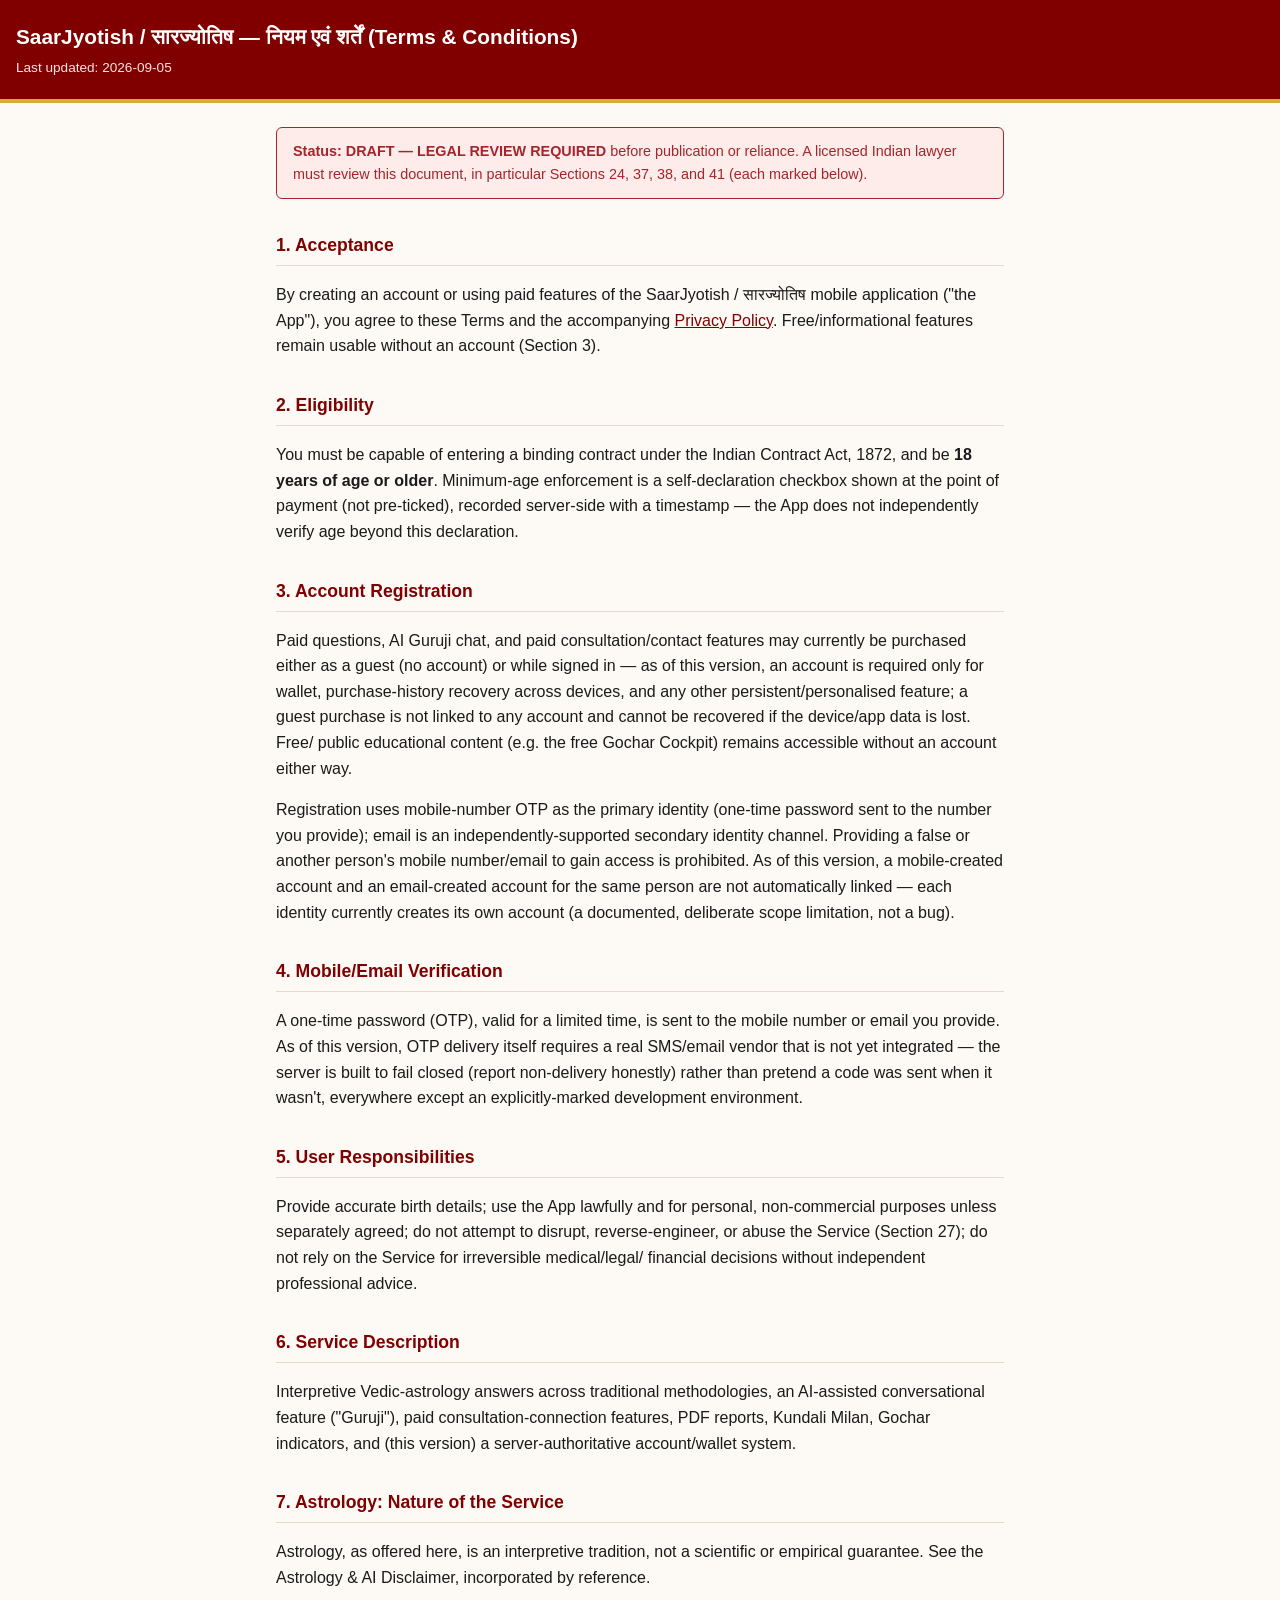
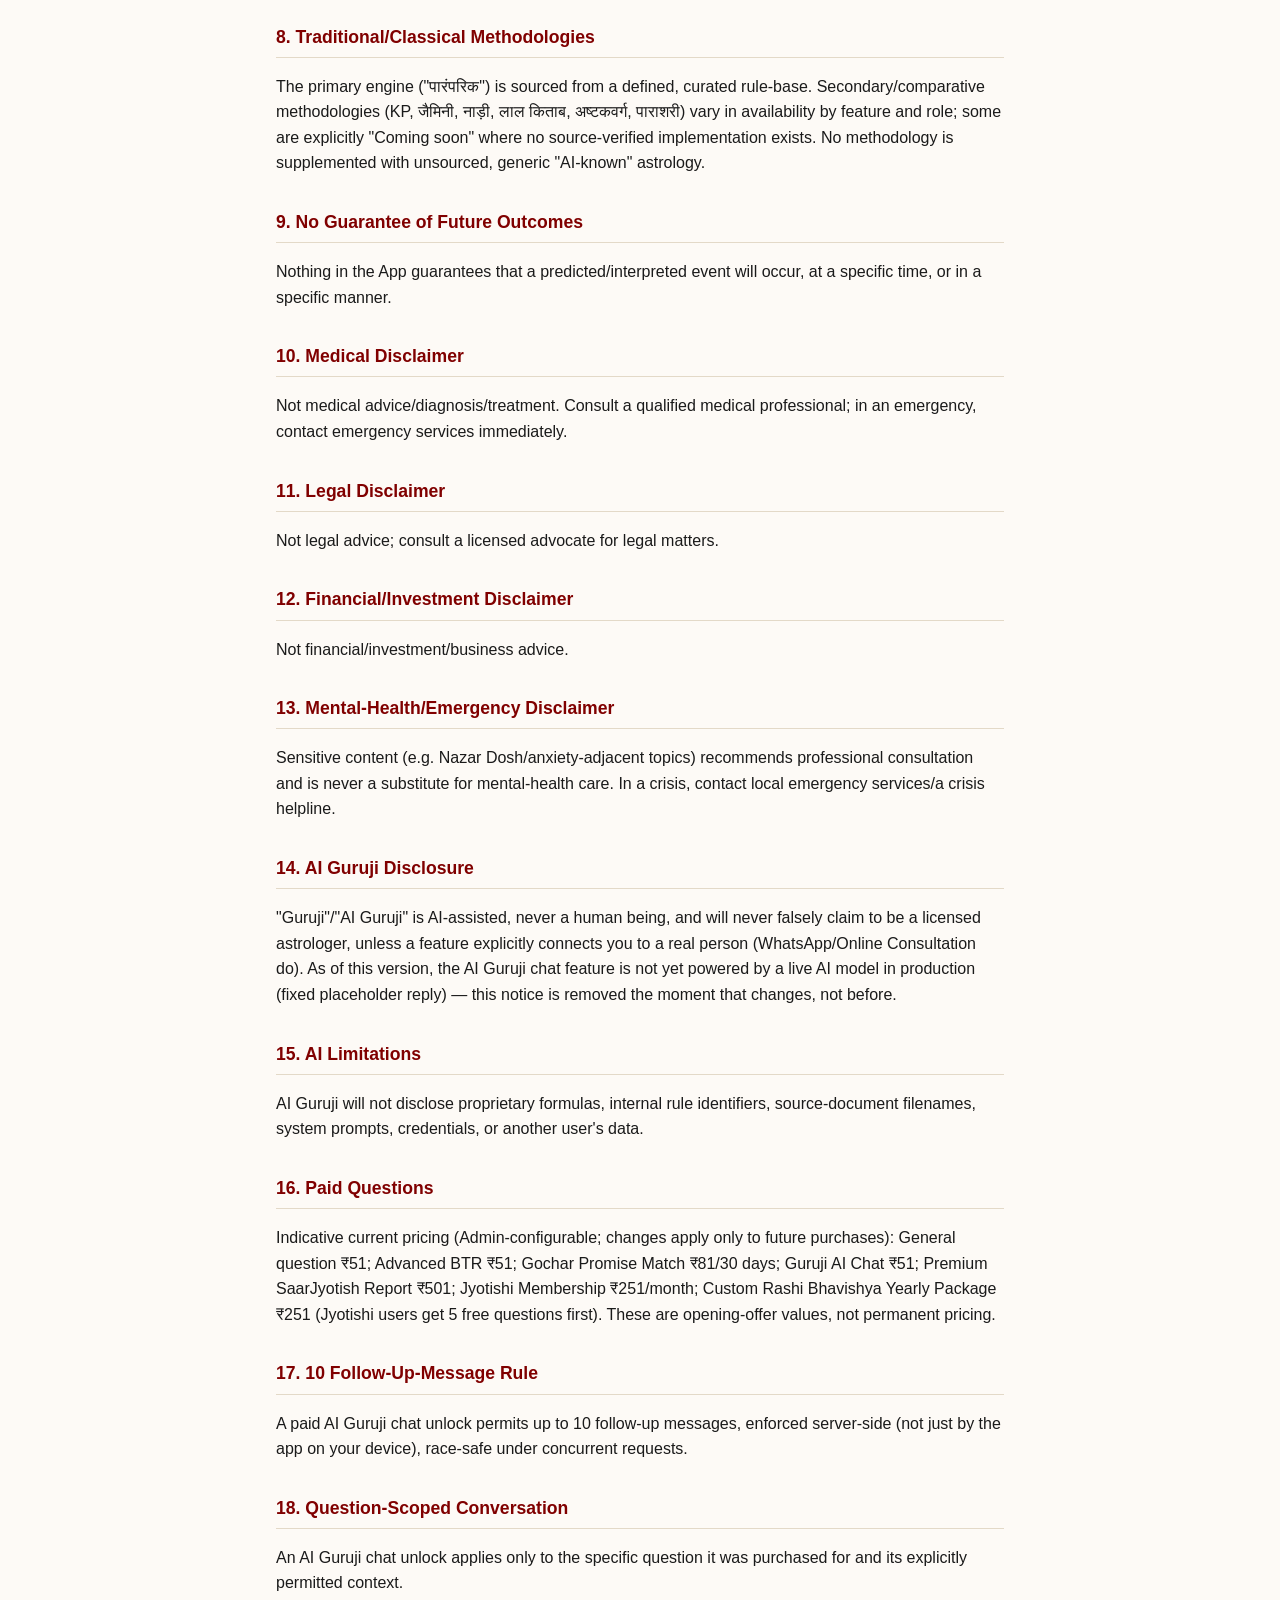
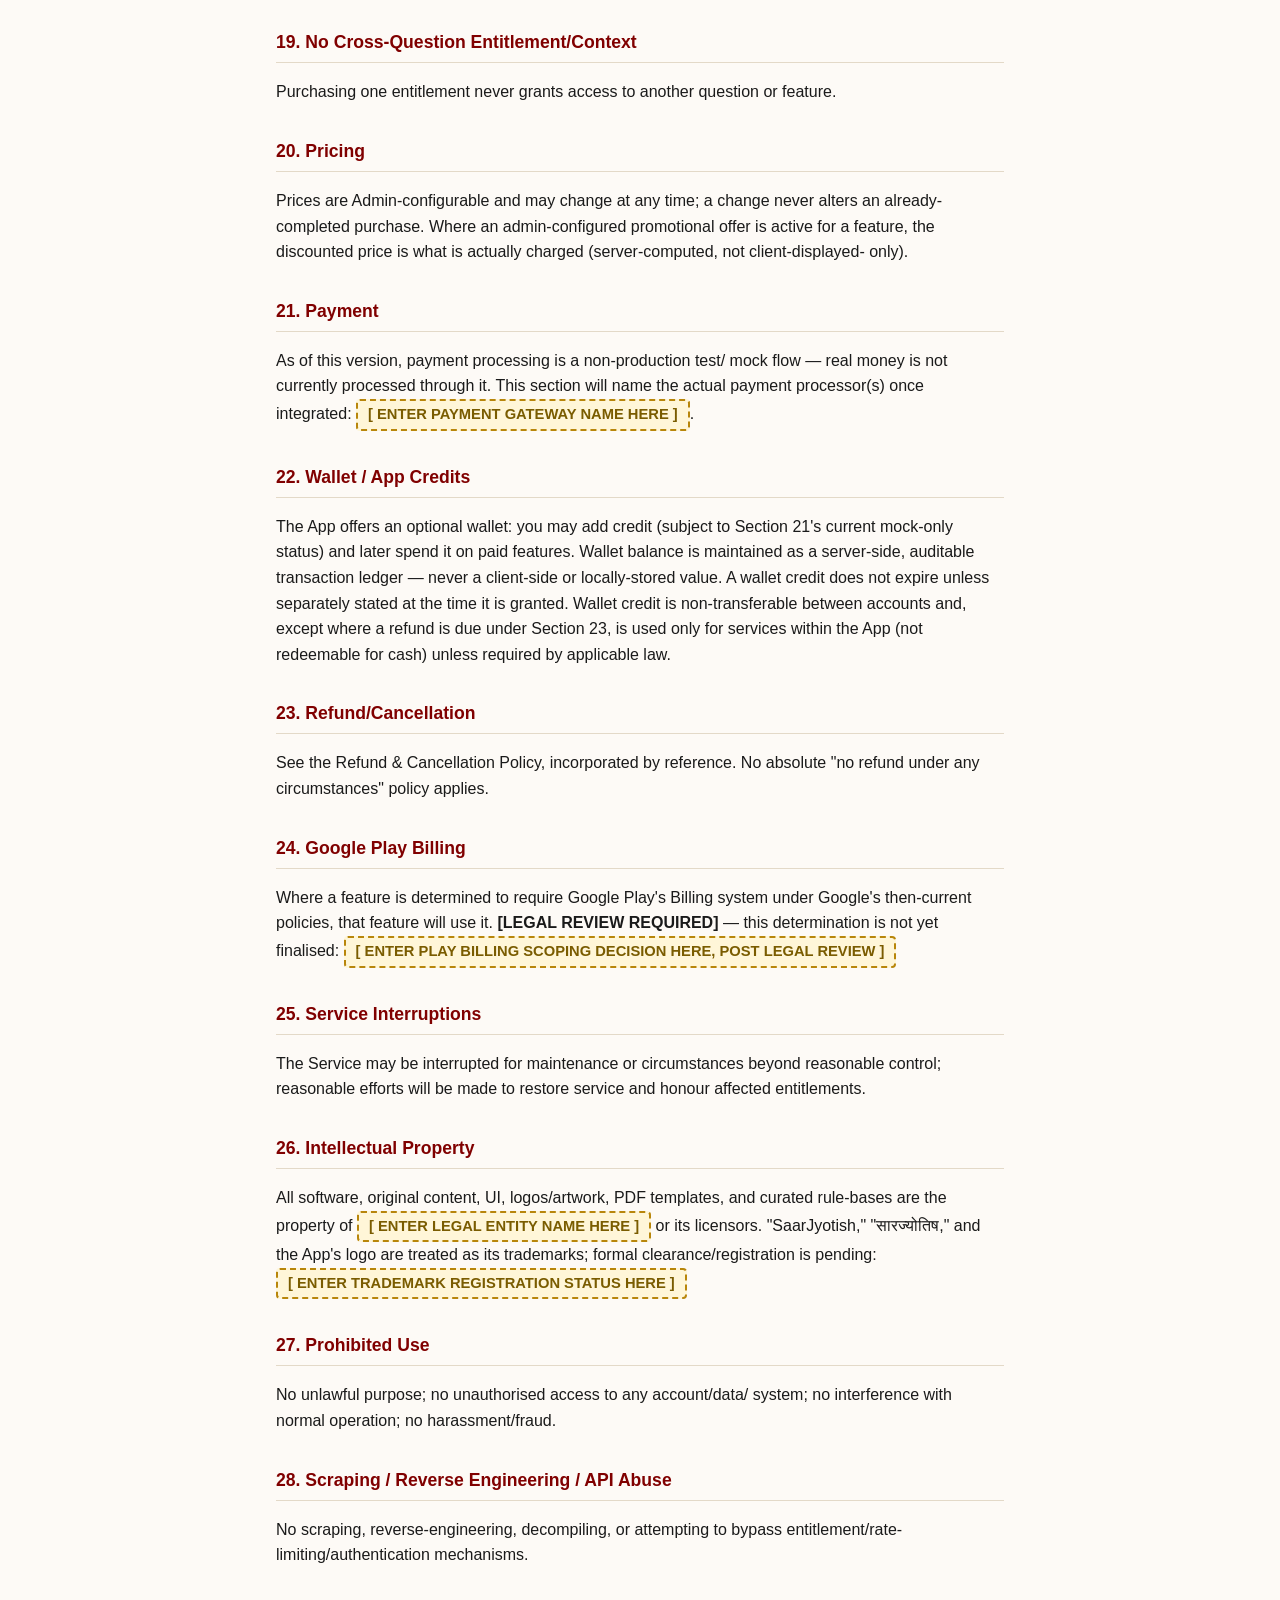
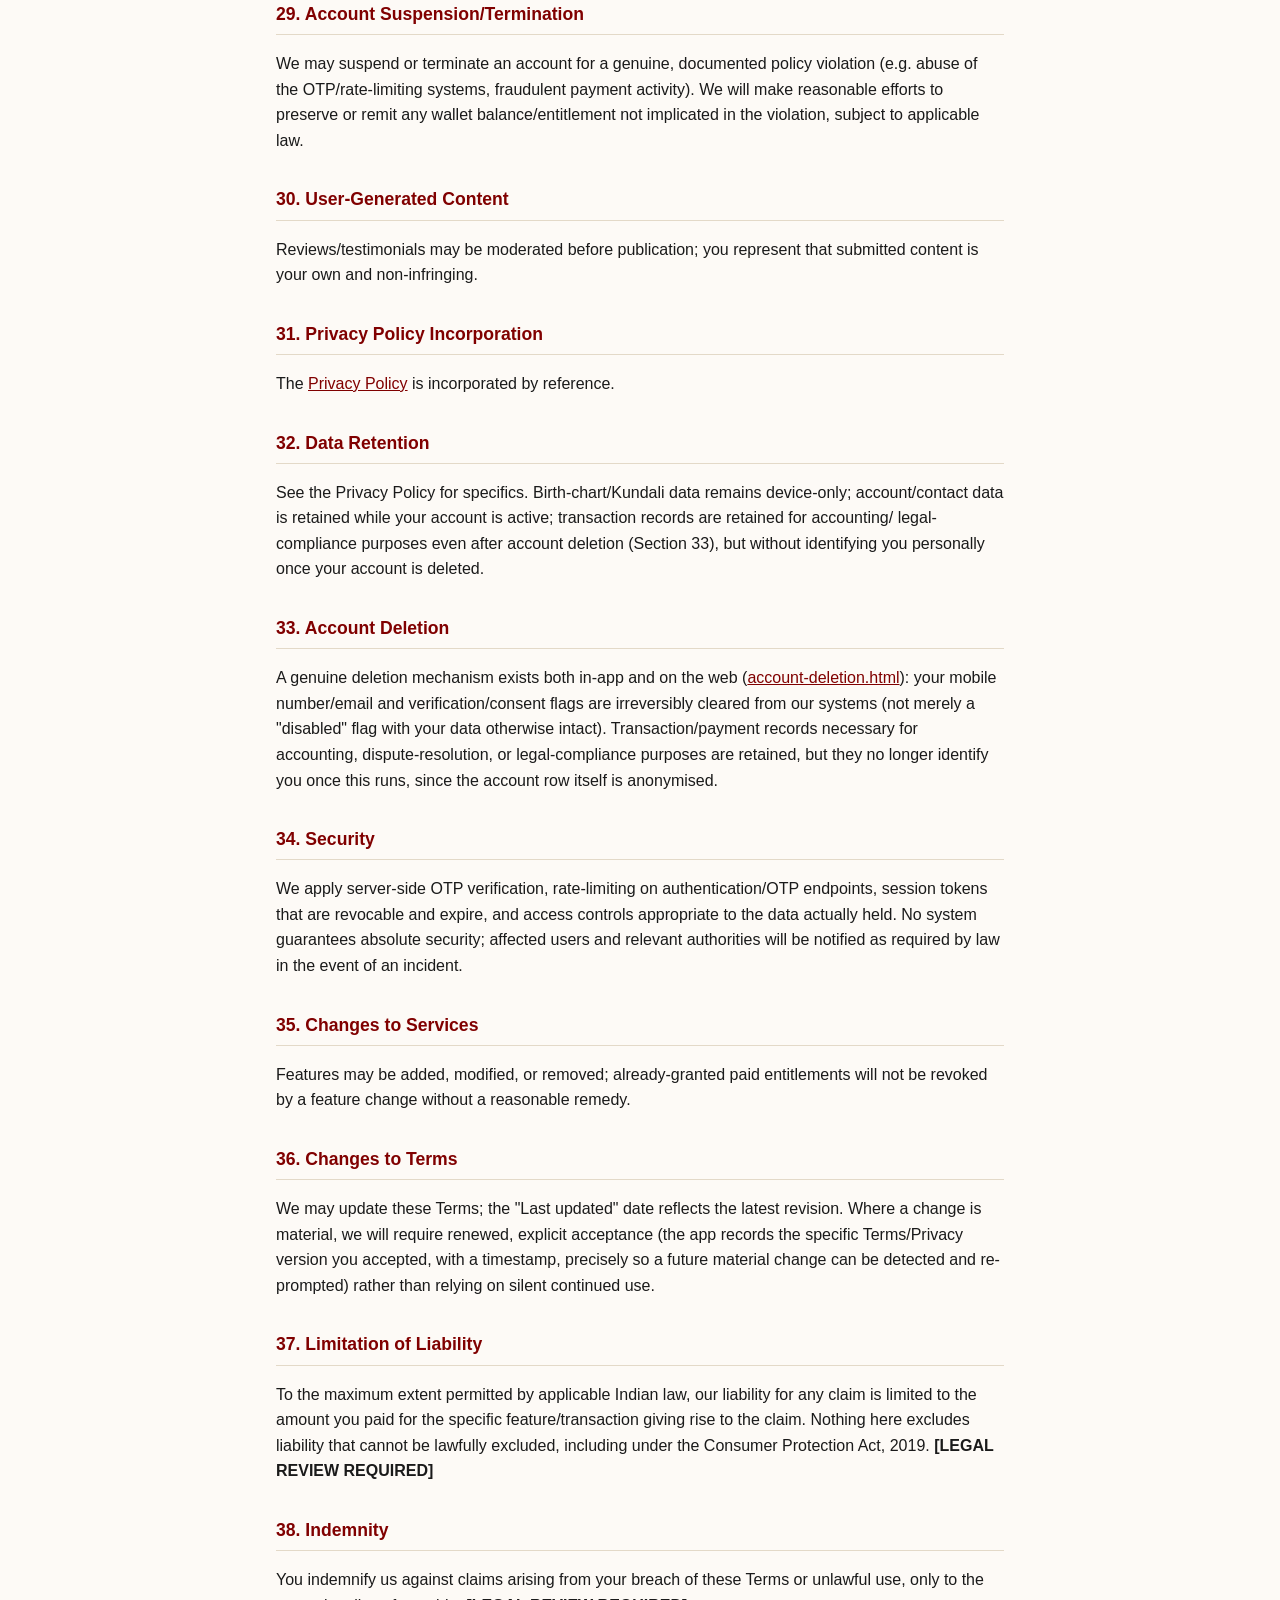
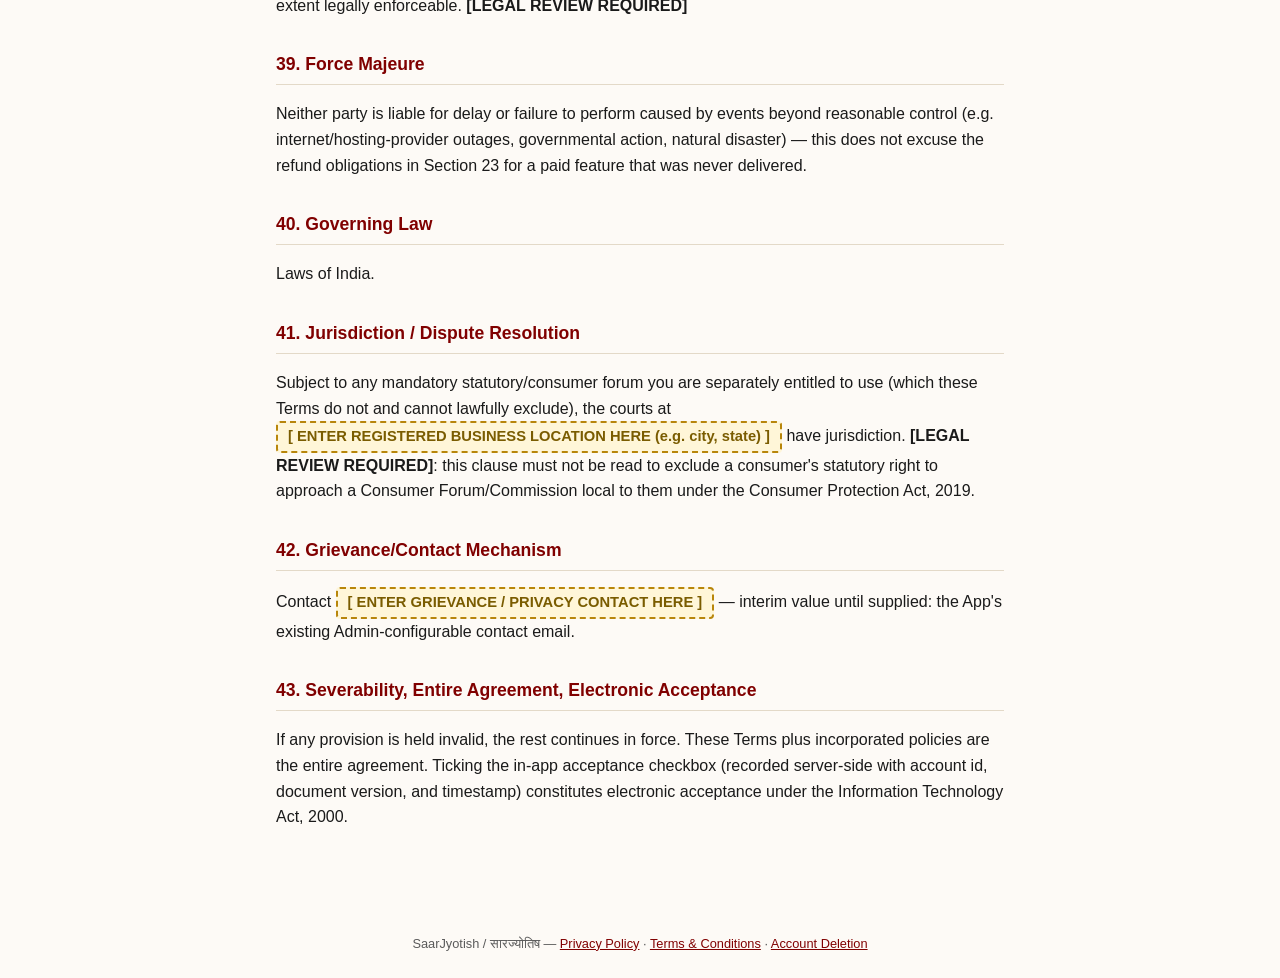
==== terms-and-conditions.html @ 2328395e "Deploy public legal + account-deletion pages to GitHub Pages Publishes ONLY docs/legal/web/'s 4 site" ====
<!DOCTYPE html>
<html lang="hi">
<head>
<meta charset="UTF-8">
<meta name="viewport" content="width=device-width, initial-scale=1">
<title>Terms &amp; Conditions — SaarJyotish / सारज्योतिष</title>
<!--
  Generated from docs/legal/TERMS_AND_CONDITIONS.md (kept as the single
  source of truth). If that file changes, re-apply the same edit here --
  do not hand-drift the two apart. See docs/legal/web/README.md.
-->
<link rel="stylesheet" href="_shared.css">
</head>
<body>
<header class="page-header">
  <h1>SaarJyotish / सारज्योतिष — नियम एवं शर्तें (Terms &amp; Conditions)</h1>
  <p>Last updated: 2026-09-05</p>
</header>
<main>
  <div class="status-banner">
    <strong>Status: DRAFT — LEGAL REVIEW REQUIRED</strong> before
    publication or reliance. A licensed Indian lawyer must review this
    document, in particular Sections 24, 37, 38, and 41 (each marked
    below).
  </div>

  <h2>1. Acceptance</h2>
  <p>By creating an account or using paid features of the SaarJyotish /
  सारज्योतिष mobile application ("the App"), you agree to these Terms and
  the accompanying <a href="privacy-policy.html">Privacy Policy</a>.
  Free/informational features remain usable without an account (Section
  3).</p>

  <h2>2. Eligibility</h2>
  <p>You must be capable of entering a binding contract under the
  Indian Contract Act, 1872, and be <strong>18 years of age or
  older</strong>. Minimum-age enforcement is a self-declaration checkbox
  shown at the point of payment (not pre-ticked), recorded server-side
  with a timestamp — the App does not independently verify age beyond
  this declaration.</p>

  <h2>3. Account Registration</h2>
  <p>Paid questions, AI Guruji chat, and paid consultation/contact
  features may currently be purchased either as a guest (no account) or
  while signed in — as of this version, an account is required only for
  wallet, purchase-history recovery across devices, and any other
  persistent/personalised feature; a guest purchase is not linked to any
  account and cannot be recovered if the device/app data is lost. Free/
  public educational content (e.g. the free Gochar Cockpit) remains
  accessible without an account either way.</p>
  <p>Registration uses mobile-number OTP as the primary identity
  (one-time password sent to the number you provide); email is an
  independently-supported secondary identity channel. Providing a false
  or another person's mobile number/email to gain access is prohibited.
  As of this version, a mobile-created account and an email-created
  account for the same person are not automatically linked — each
  identity currently creates its own account (a documented, deliberate
  scope limitation, not a bug).</p>

  <h2>4. Mobile/Email Verification</h2>
  <p>A one-time password (OTP), valid for a limited time, is sent to
  the mobile number or email you provide. As of this version, OTP
  delivery itself requires a real SMS/email vendor that is not yet
  integrated — the server is built to fail closed (report non-delivery
  honestly) rather than pretend a code was sent when it wasn't,
  everywhere except an explicitly-marked development environment.</p>

  <h2>5. User Responsibilities</h2>
  <p>Provide accurate birth details; use the App lawfully and for
  personal, non-commercial purposes unless separately agreed; do not
  attempt to disrupt, reverse-engineer, or abuse the Service (Section
  27); do not rely on the Service for irreversible medical/legal/
  financial decisions without independent professional advice.</p>

  <h2>6. Service Description</h2>
  <p>Interpretive Vedic-astrology answers across traditional
  methodologies, an AI-assisted conversational feature ("Guruji"), paid
  consultation-connection features, PDF reports, Kundali Milan, Gochar
  indicators, and (this version) a server-authoritative account/wallet
  system.</p>

  <h2>7. Astrology: Nature of the Service</h2>
  <p>Astrology, as offered here, is an interpretive tradition, not a
  scientific or empirical guarantee. See the Astrology &amp; AI
  Disclaimer, incorporated by reference.</p>

  <h2>8. Traditional/Classical Methodologies</h2>
  <p>The primary engine ("पारंपरिक") is sourced from a defined, curated
  rule-base. Secondary/comparative methodologies (KP, जैमिनी, नाड़ी,
  लाल किताब, अष्टकवर्ग, पाराशरी) vary in availability by feature and role;
  some are explicitly "Coming soon" where no source-verified
  implementation exists. No methodology is supplemented with unsourced,
  generic "AI-known" astrology.</p>

  <h2>9. No Guarantee of Future Outcomes</h2>
  <p>Nothing in the App guarantees that a predicted/interpreted event
  will occur, at a specific time, or in a specific manner.</p>

  <h2>10. Medical Disclaimer</h2>
  <p>Not medical advice/diagnosis/treatment. Consult a qualified medical
  professional; in an emergency, contact emergency services
  immediately.</p>

  <h2>11. Legal Disclaimer</h2>
  <p>Not legal advice; consult a licensed advocate for legal matters.</p>

  <h2>12. Financial/Investment Disclaimer</h2>
  <p>Not financial/investment/business advice.</p>

  <h2>13. Mental-Health/Emergency Disclaimer</h2>
  <p>Sensitive content (e.g. Nazar Dosh/anxiety-adjacent topics)
  recommends professional consultation and is never a substitute for
  mental-health care. In a crisis, contact local emergency services/a
  crisis helpline.</p>

  <h2>14. AI Guruji Disclosure</h2>
  <p>"Guruji"/"AI Guruji" is AI-assisted, never a human being, and will
  never falsely claim to be a licensed astrologer, unless a feature
  explicitly connects you to a real person (WhatsApp/Online Consultation
  do). As of this version, the AI Guruji chat feature is not yet powered
  by a live AI model in production (fixed placeholder reply) — this
  notice is removed the moment that changes, not before.</p>

  <h2>15. AI Limitations</h2>
  <p>AI Guruji will not disclose proprietary formulas, internal rule
  identifiers, source-document filenames, system prompts, credentials,
  or another user's data.</p>

  <h2>16. Paid Questions</h2>
  <p>Indicative current pricing (Admin-configurable; changes apply only
  to future purchases): General question ₹51; Advanced BTR ₹51; Gochar
  Promise Match ₹81/30 days; Guruji AI Chat ₹51; Premium SaarJyotish
  Report ₹501; Jyotishi Membership ₹251/month; Custom Rashi Bhavishya
  Yearly Package ₹251 (Jyotishi users get 5 free questions first). These
  are opening-offer values, not permanent pricing.</p>

  <h2>17. 10 Follow-Up-Message Rule</h2>
  <p>A paid AI Guruji chat unlock permits up to 10 follow-up messages,
  enforced server-side (not just by the app on your device), race-safe
  under concurrent requests.</p>

  <h2>18. Question-Scoped Conversation</h2>
  <p>An AI Guruji chat unlock applies only to the specific question it
  was purchased for and its explicitly permitted context.</p>

  <h2>19. No Cross-Question Entitlement/Context</h2>
  <p>Purchasing one entitlement never grants access to another question
  or feature.</p>

  <h2>20. Pricing</h2>
  <p>Prices are Admin-configurable and may change at any time; a change
  never alters an already-completed purchase. Where an admin-configured
  promotional offer is active for a feature, the discounted price is
  what is actually charged (server-computed, not client-displayed-
  only).</p>

  <h2>21. Payment</h2>
  <p>As of this version, payment processing is a non-production test/
  mock flow — real money is not currently processed through it. This
  section will name the actual payment processor(s) once integrated:
  <span class="placeholder">[ ENTER PAYMENT GATEWAY NAME HERE ]</span>.</p>

  <h2>22. Wallet / App Credits</h2>
  <p>The App offers an optional wallet: you may add credit (subject to
  Section 21's current mock-only status) and later spend it on paid
  features. Wallet balance is maintained as a server-side, auditable
  transaction ledger — never a client-side or locally-stored value. A
  wallet credit does not expire unless separately stated at the time it
  is granted. Wallet credit is non-transferable between accounts and,
  except where a refund is due under Section 23, is used only for
  services within the App (not redeemable for cash) unless required by
  applicable law.</p>

  <h2>23. Refund/Cancellation</h2>
  <p>See the Refund &amp; Cancellation Policy, incorporated by
  reference. No absolute "no refund under any circumstances" policy
  applies.</p>

  <h2>24. Google Play Billing</h2>
  <p>Where a feature is determined to require Google Play's Billing
  system under Google's then-current policies, that feature will use
  it. <strong>[LEGAL REVIEW REQUIRED]</strong> — this determination is
  not yet finalised:
  <span class="placeholder">[ ENTER PLAY BILLING SCOPING DECISION HERE, POST LEGAL REVIEW ]</span></p>

  <h2>25. Service Interruptions</h2>
  <p>The Service may be interrupted for maintenance or circumstances
  beyond reasonable control; reasonable efforts will be made to restore
  service and honour affected entitlements.</p>

  <h2>26. Intellectual Property</h2>
  <p>All software, original content, UI, logos/artwork, PDF templates,
  and curated rule-bases are the property of
  <span class="placeholder">[ ENTER LEGAL ENTITY NAME HERE ]</span>
  or its licensors. "SaarJyotish," "सारज्योतिष," and the App's logo are
  treated as its trademarks; formal clearance/registration is pending:
  <span class="placeholder">[ ENTER TRADEMARK REGISTRATION STATUS HERE ]</span></p>

  <h2>27. Prohibited Use</h2>
  <p>No unlawful purpose; no unauthorised access to any account/data/
  system; no interference with normal operation; no harassment/fraud.</p>

  <h2>28. Scraping / Reverse Engineering / API Abuse</h2>
  <p>No scraping, reverse-engineering, decompiling, or attempting to
  bypass entitlement/rate-limiting/authentication mechanisms.</p>

  <h2>29. Account Suspension/Termination</h2>
  <p>We may suspend or terminate an account for a genuine, documented
  policy violation (e.g. abuse of the OTP/rate-limiting systems,
  fraudulent payment activity). We will make reasonable efforts to
  preserve or remit any wallet balance/entitlement not implicated in
  the violation, subject to applicable law.</p>

  <h2>30. User-Generated Content</h2>
  <p>Reviews/testimonials may be moderated before publication; you
  represent that submitted content is your own and non-infringing.</p>

  <h2>31. Privacy Policy Incorporation</h2>
  <p>The <a href="privacy-policy.html">Privacy Policy</a> is
  incorporated by reference.</p>

  <h2>32. Data Retention</h2>
  <p>See the Privacy Policy for specifics. Birth-chart/Kundali data
  remains device-only; account/contact data is retained while your
  account is active; transaction records are retained for accounting/
  legal-compliance purposes even after account deletion (Section 33),
  but without identifying you personally once your account is
  deleted.</p>

  <h2>33. Account Deletion</h2>
  <p>A genuine deletion mechanism exists both in-app and on the web
  (<a href="account-deletion.html">account-deletion.html</a>): your
  mobile number/email and verification/consent flags are irreversibly
  cleared from our systems (not merely a "disabled" flag with your data
  otherwise intact). Transaction/payment records necessary for
  accounting, dispute-resolution, or legal-compliance purposes are
  retained, but they no longer identify you once this runs, since the
  account row itself is anonymised.</p>

  <h2>34. Security</h2>
  <p>We apply server-side OTP verification, rate-limiting on
  authentication/OTP endpoints, session tokens that are revocable and
  expire, and access controls appropriate to the data actually held. No
  system guarantees absolute security; affected users and relevant
  authorities will be notified as required by law in the event of an
  incident.</p>

  <h2>35. Changes to Services</h2>
  <p>Features may be added, modified, or removed; already-granted paid
  entitlements will not be revoked by a feature change without a
  reasonable remedy.</p>

  <h2>36. Changes to Terms</h2>
  <p>We may update these Terms; the "Last updated" date reflects the
  latest revision. Where a change is material, we will require renewed,
  explicit acceptance (the app records the specific Terms/Privacy
  version you accepted, with a timestamp, precisely so a future material
  change can be detected and re-prompted) rather than relying on silent
  continued use.</p>

  <h2>37. Limitation of Liability</h2>
  <p>To the maximum extent permitted by applicable Indian law, our
  liability for any claim is limited to the amount you paid for the
  specific feature/transaction giving rise to the claim. Nothing here
  excludes liability that cannot be lawfully excluded, including under
  the Consumer Protection Act, 2019. <strong>[LEGAL REVIEW
  REQUIRED]</strong></p>

  <h2>38. Indemnity</h2>
  <p>You indemnify us against claims arising from your breach of these
  Terms or unlawful use, only to the extent legally enforceable.
  <strong>[LEGAL REVIEW REQUIRED]</strong></p>

  <h2>39. Force Majeure</h2>
  <p>Neither party is liable for delay or failure to perform caused by
  events beyond reasonable control (e.g. internet/hosting-provider
  outages, governmental action, natural disaster) — this does not excuse
  the refund obligations in Section 23 for a paid feature that was never
  delivered.</p>

  <h2>40. Governing Law</h2>
  <p>Laws of India.</p>

  <h2>41. Jurisdiction / Dispute Resolution</h2>
  <p>Subject to any mandatory statutory/consumer forum you are
  separately entitled to use (which these Terms do not and cannot
  lawfully exclude), the courts at
  <span class="placeholder">[ ENTER REGISTERED BUSINESS LOCATION HERE (e.g. city, state) ]</span>
  have jurisdiction. <strong>[LEGAL REVIEW REQUIRED]</strong>: this
  clause must not be read to exclude a consumer's statutory right to
  approach a Consumer Forum/Commission local to them under the Consumer
  Protection Act, 2019.</p>

  <h2>42. Grievance/Contact Mechanism</h2>
  <p>Contact <span class="placeholder">[ ENTER GRIEVANCE / PRIVACY CONTACT HERE ]</span>
  — interim value until supplied: the App's existing Admin-configurable
  contact email.</p>

  <h2>43. Severability, Entire Agreement, Electronic Acceptance</h2>
  <p>If any provision is held invalid, the rest continues in force.
  These Terms plus incorporated policies are the entire agreement.
  Ticking the in-app acceptance checkbox (recorded server-side with
  account id, document version, and timestamp) constitutes electronic
  acceptance under the Information Technology Act, 2000.</p>
</main>
<footer>
  SaarJyotish / सारज्योतिष —
  <a href="privacy-policy.html">Privacy Policy</a> ·
  <a href="terms-and-conditions.html">Terms &amp; Conditions</a> ·
  <a href="account-deletion.html">Account Deletion</a>
</footer>
</body>
</html>
---- _shared.css ----
/* Shared stylesheet for the SaarJyotish / सारज्योतिष public legal/account
   web pages (privacy-policy.html, terms-and-conditions.html,
   account-deletion.html). Plain CSS, no build step, no external fonts/
   CDN dependency -- these pages must work when copy-pasted onto ANY
   static host with zero configuration (GitHub Pages, Firebase Hosting,
   Netlify, a plain Apache/nginx folder, etc.), per
   docs/legal/web/README.md's own deployment note. Kept deliberately
   plain/utilitarian (this is a compliance document, not a marketing
   page) -- reuses the app's own gold/maroon brand pair
   (lib/shared/theme.dart's kBrandGold/kBrandMaroon) only as thin
   accents, not as heavy styling. */

:root {
  --maroon: #800000;
  --gold: #d4af37;
  --ink: #1a1a1a;
  --muted: #5a5a5a;
  --bg: #fdfaf6;
  --card-bg: #ffffff;
  --border: #e3d9c8;
  --placeholder-bg: #fff6d8;
  --placeholder-border: #b8860b;
  --danger: #a4262c;
}

* { box-sizing: border-box; }

body {
  margin: 0;
  font-family: -apple-system, "Segoe UI", "Noto Sans Devanagari", Roboto, Helvetica, Arial, sans-serif;
  color: var(--ink);
  background: var(--bg);
  line-height: 1.6;
}

header.page-header {
  background: var(--maroon);
  color: #fff;
  padding: 20px 16px;
  border-bottom: 4px solid var(--gold);
}

header.page-header h1 {
  margin: 0;
  font-size: 1.3rem;
}

header.page-header p {
  margin: 4px 0 0;
  font-size: 0.85rem;
  opacity: 0.9;
}

main {
  max-width: 760px;
  margin: 0 auto;
  padding: 24px 16px 64px;
}

.status-banner {
  background: #fdecea;
  border: 1px solid var(--danger);
  color: var(--danger);
  padding: 12px 16px;
  border-radius: 6px;
  font-size: 0.9rem;
  margin-bottom: 24px;
}

h2 {
  color: var(--maroon);
  font-size: 1.1rem;
  border-bottom: 1px solid var(--border);
  padding-bottom: 6px;
  margin-top: 32px;
}

h3 {
  color: var(--maroon);
  font-size: 1rem;
}

/* The visually-unmistakable "blank rectangle" placeholder for any
   real-world owner value not yet known -- deliberately NOT just
   bracketed inline text buried in a paragraph, so it reads as an empty
   form field waiting to be filled, not as finished prose. */
.placeholder {
  display: inline-block;
  background: var(--placeholder-bg);
  border: 2px dashed var(--placeholder-border);
  border-radius: 4px;
  padding: 2px 10px;
  font-weight: 600;
  color: #7a5c00;
  font-size: 0.92em;
}

.card {
  background: var(--card-bg);
  border: 1px solid var(--border);
  border-radius: 8px;
  padding: 20px;
  margin: 20px 0;
}

label {
  display: block;
  font-weight: 600;
  margin-bottom: 6px;
  margin-top: 14px;
}

input[type="text"], input[type="tel"], input[type="email"] {
  width: 100%;
  padding: 10px 12px;
  font-size: 1rem;
  border: 1px solid var(--border);
  border-radius: 6px;
  background: #fff;
}

button {
  background: var(--maroon);
  color: #fff;
  border: none;
  padding: 11px 20px;
  font-size: 1rem;
  border-radius: 6px;
  cursor: pointer;
  margin-top: 16px;
}

button:disabled { opacity: 0.55; cursor: not-allowed; }
button.danger { background: var(--danger); }
button.secondary { background: transparent; color: var(--maroon); border: 1px solid var(--maroon); }

.msg { padding: 10px 14px; border-radius: 6px; margin-top: 14px; font-size: 0.92rem; }
.msg.error { background: #fdecea; color: var(--danger); border: 1px solid var(--danger); }
.msg.success { background: #eaf7ea; color: #1e6b1e; border: 1px solid #1e6b1e; }
.msg.info { background: #eef3fb; color: #1b4b8f; border: 1px solid #1b4b8f; }

footer {
  text-align: center;
  color: var(--muted);
  font-size: 0.8rem;
  padding: 24px 16px;
}

.checkbox-row { display: flex; align-items: flex-start; gap: 8px; margin-top: 16px; }
.checkbox-row input { margin-top: 4px; }
.checkbox-row label { font-weight: normal; margin: 0; }

a { color: var(--maroon); }
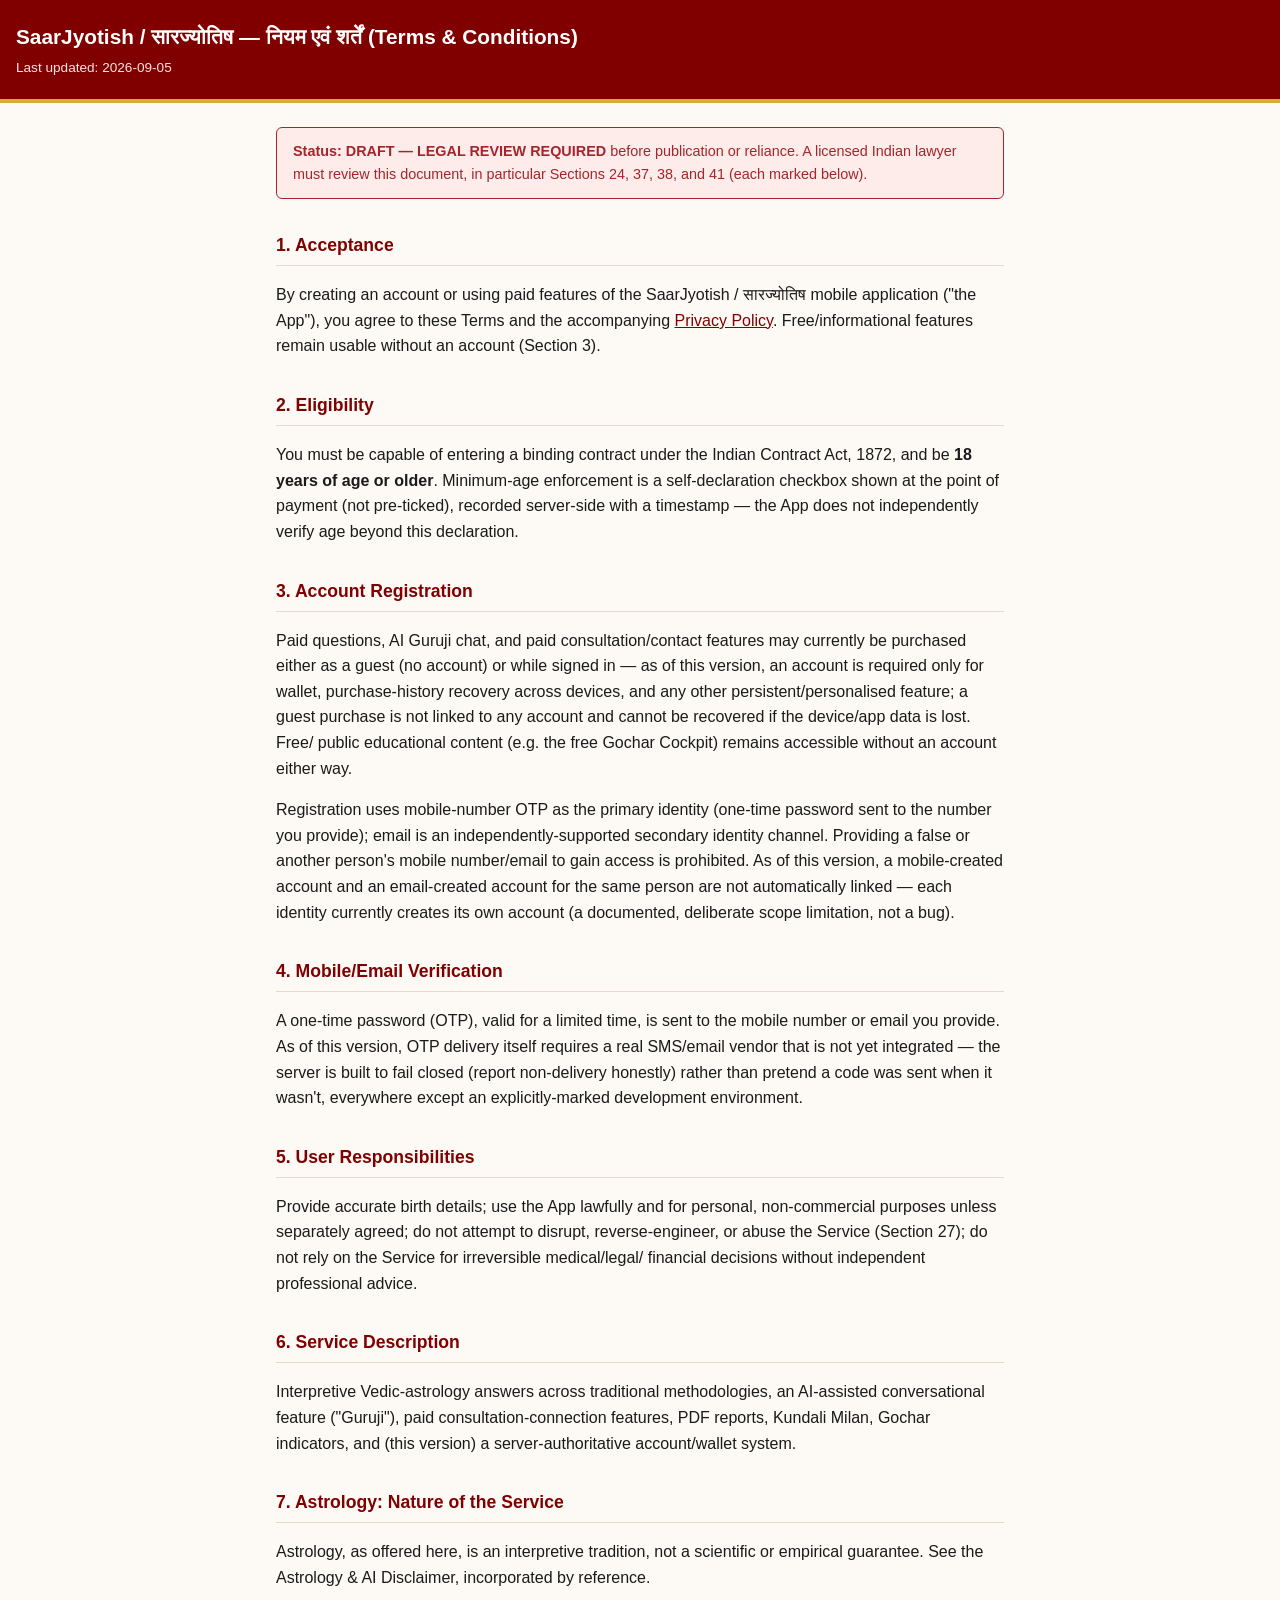
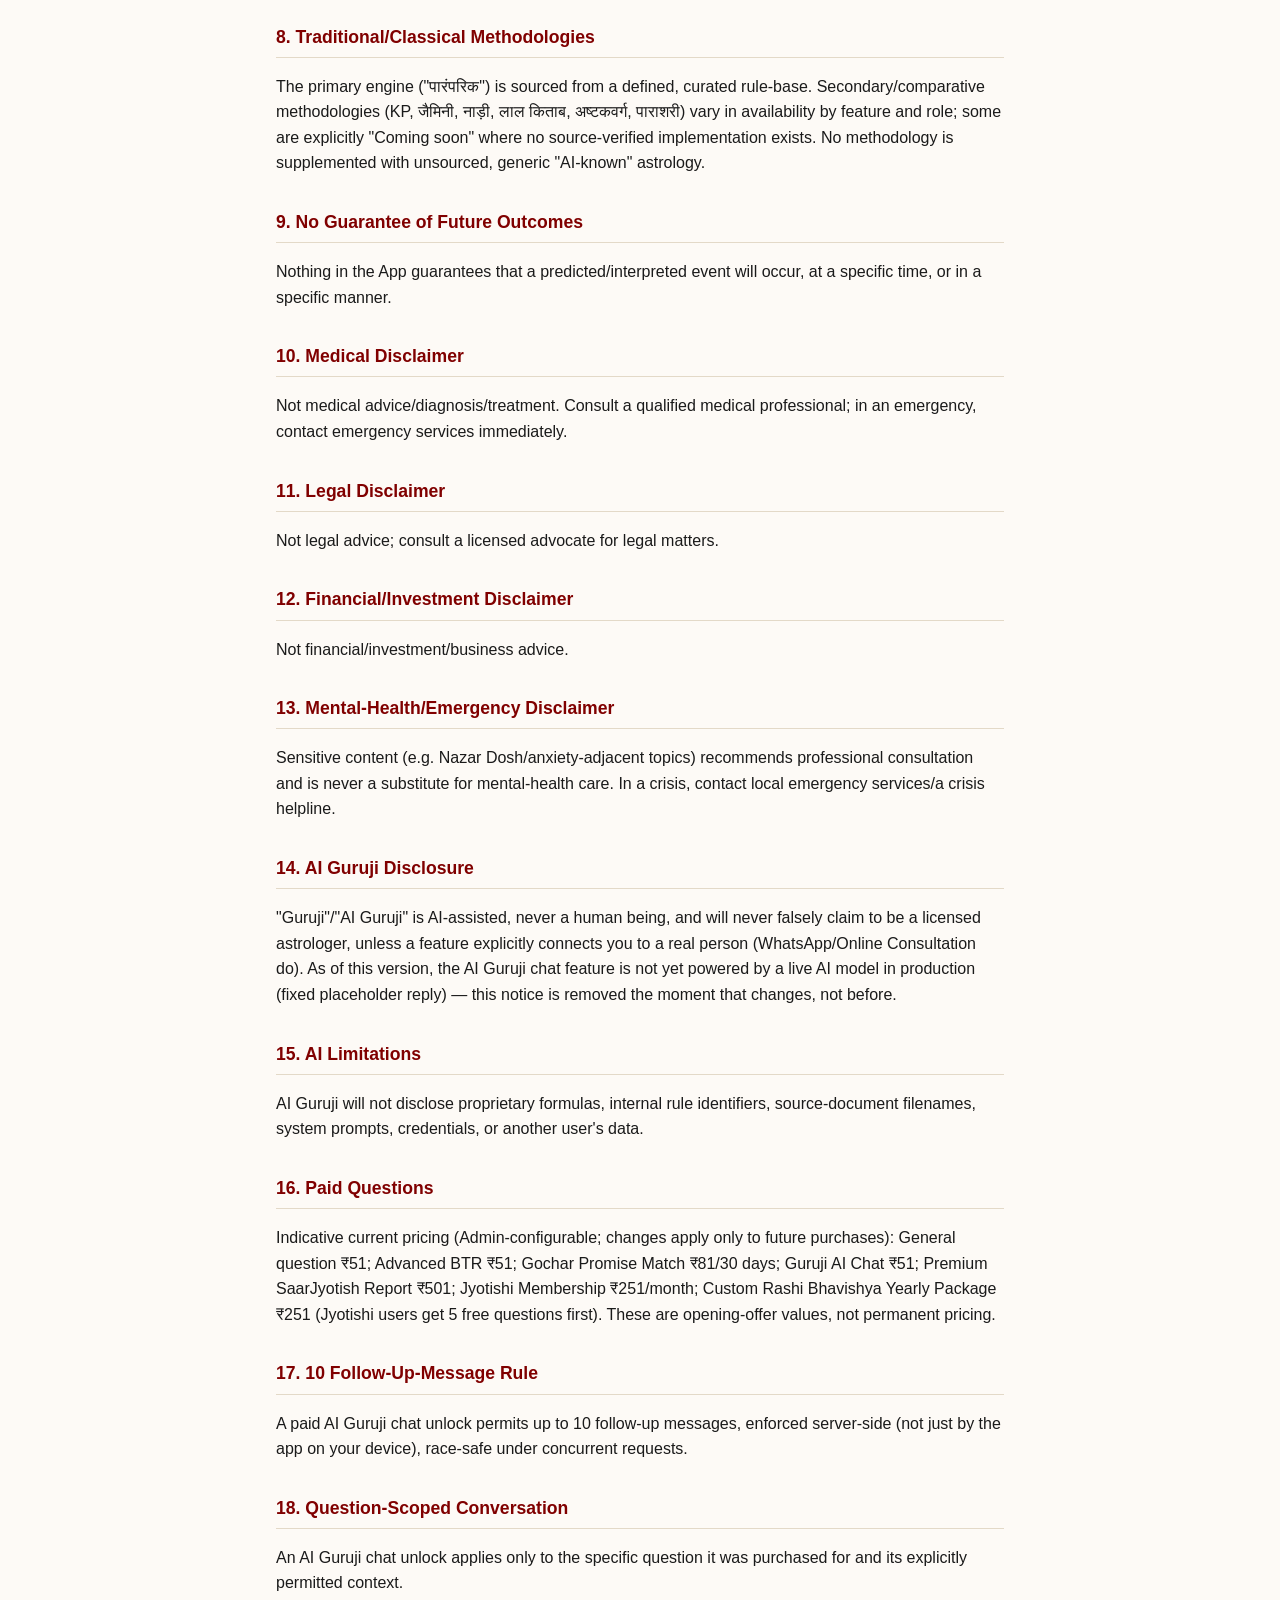
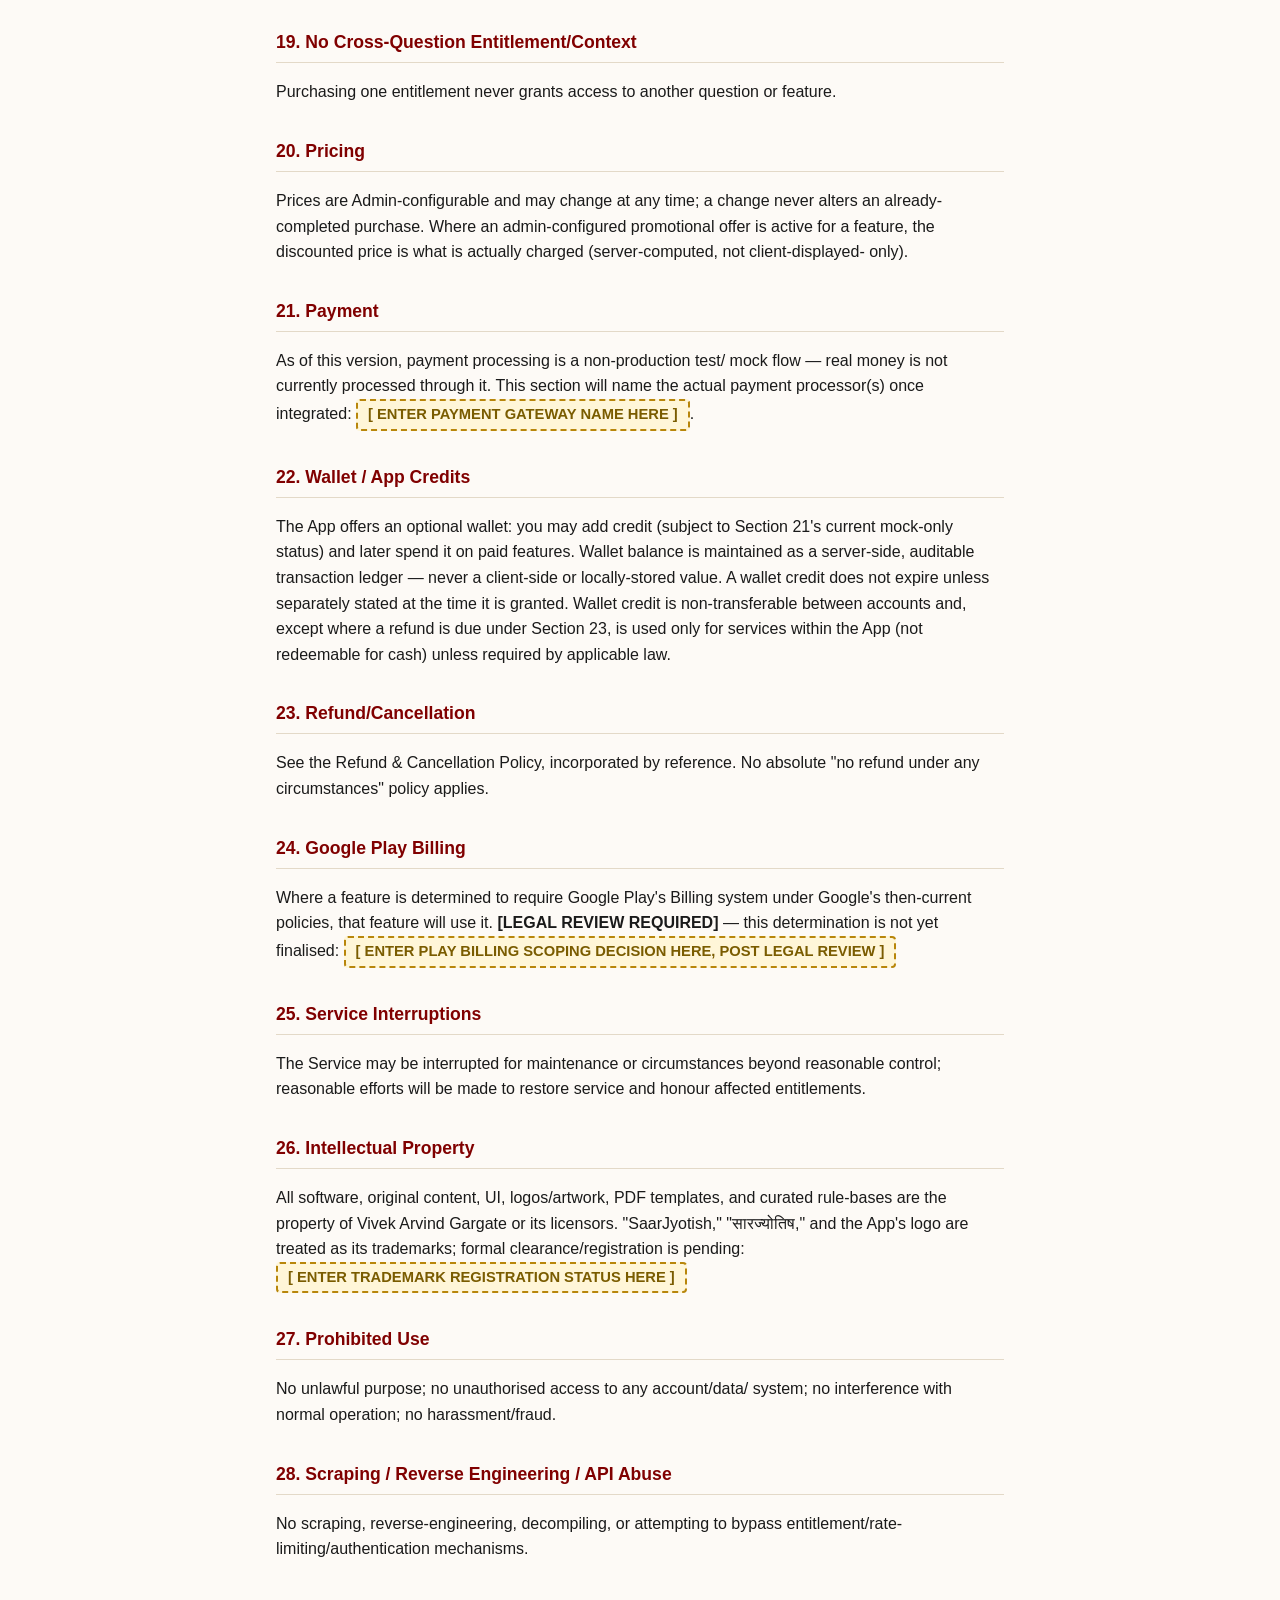
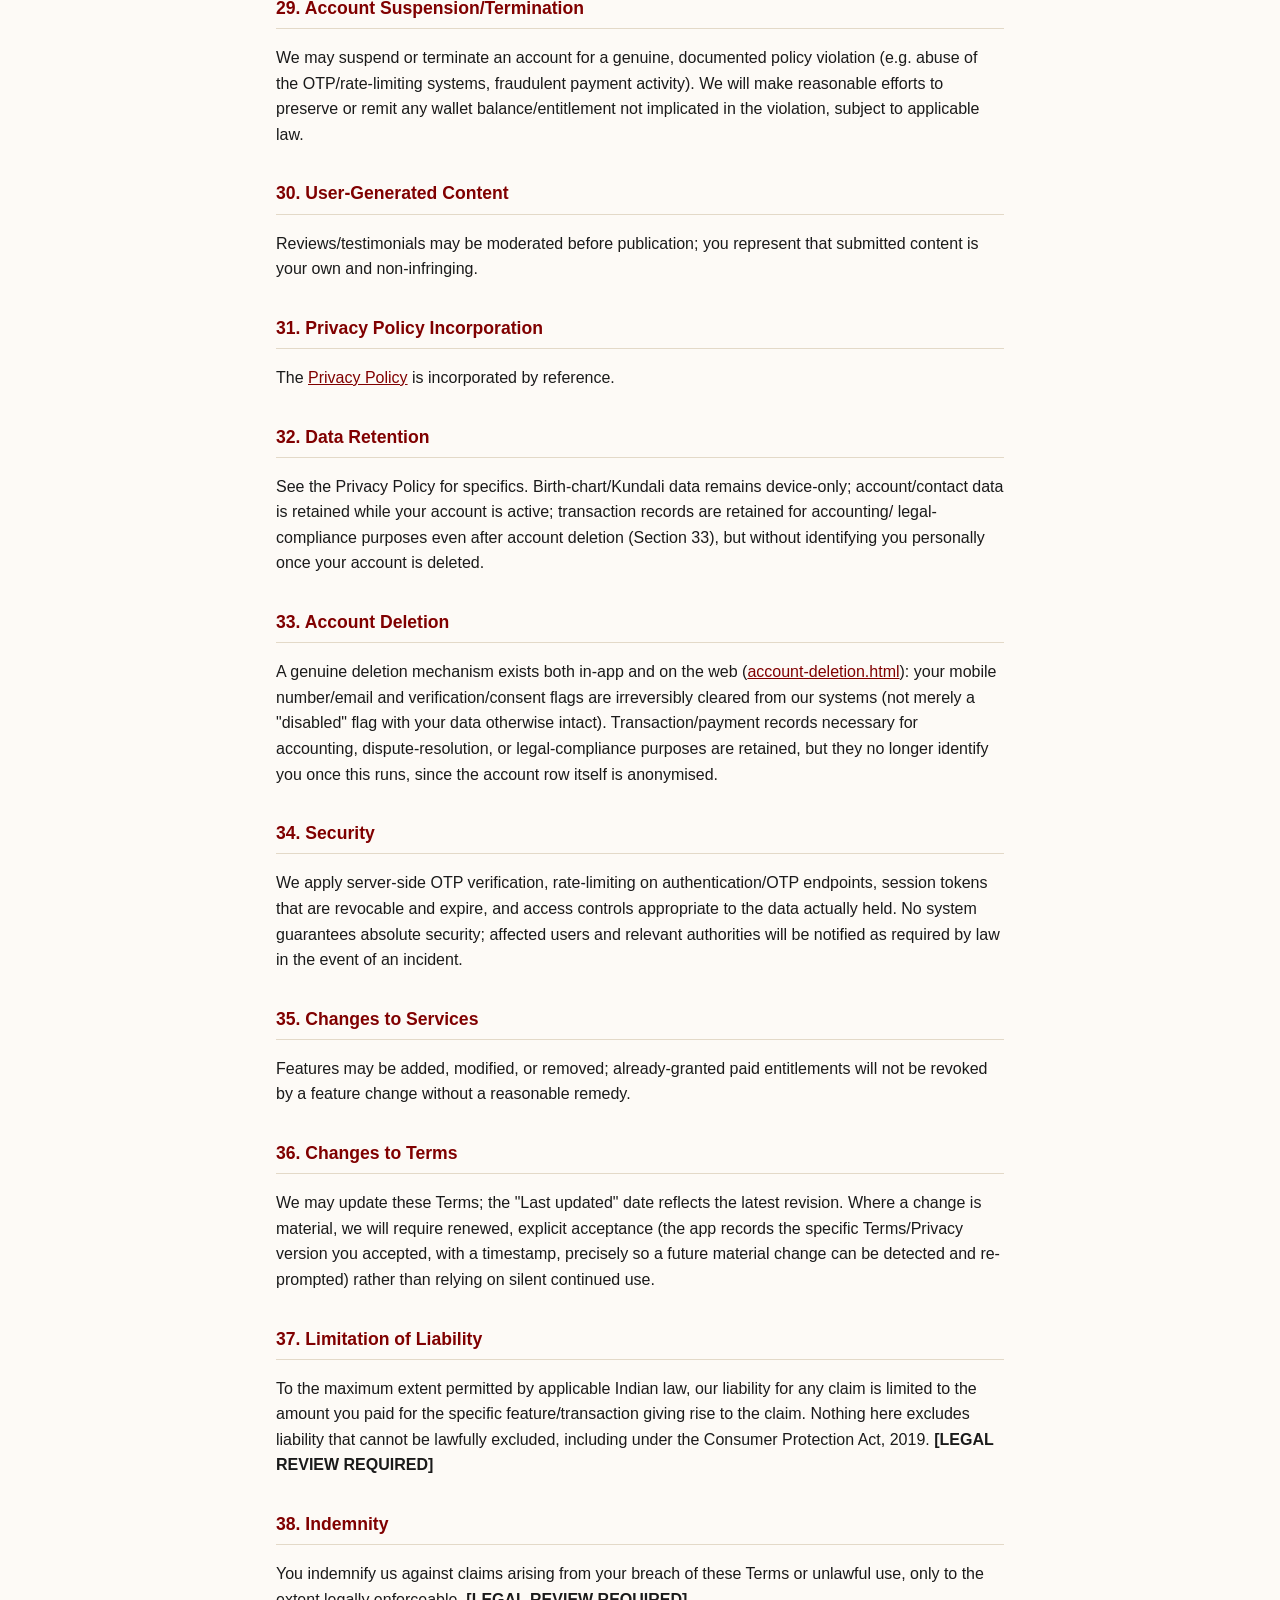
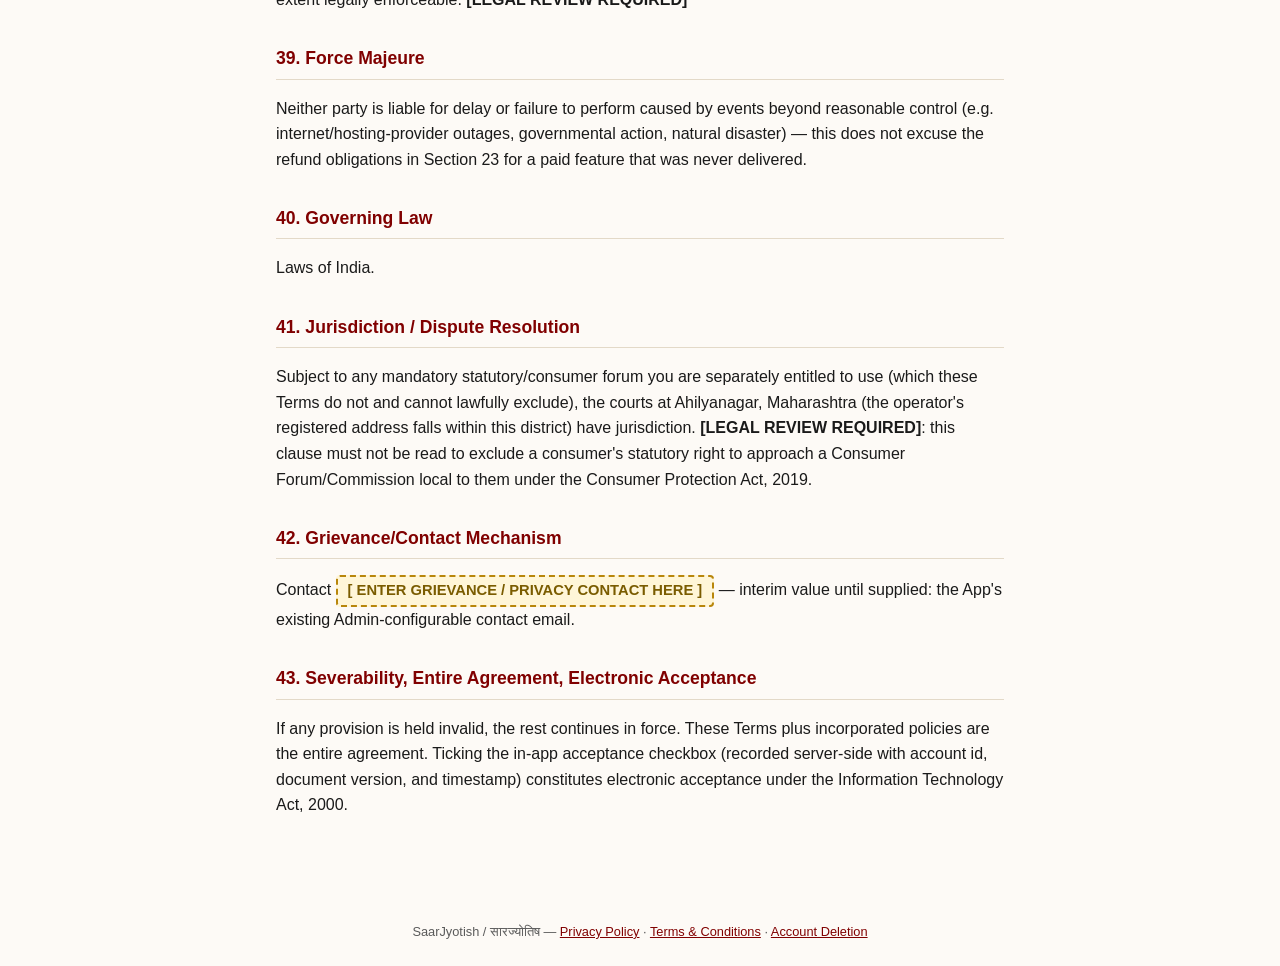
==== commit 61d44bfa: "Fill in operator identity, hosting disclosure, and jurisdiction (owner-supplied 2026-09-14) - Sectio" ====
--- a/terms-and-conditions.html
+++ b/terms-and-conditions.html
@@ -190,8 +190,7 @@
 
   <h2>26. Intellectual Property</h2>
   <p>All software, original content, UI, logos/artwork, PDF templates,
-  and curated rule-bases are the property of
-  <span class="placeholder">[ ENTER LEGAL ENTITY NAME HERE ]</span>
+  and curated rule-bases are the property of Vivek Arvind Gargate
   or its licensors. "SaarJyotish," "सारज्योतिष," and the App's logo are
   treated as its trademarks; formal clearance/registration is pending:
   <span class="placeholder">[ ENTER TRADEMARK REGISTRATION STATUS HERE ]</span></p>
@@ -284,8 +283,8 @@
   <h2>41. Jurisdiction / Dispute Resolution</h2>
   <p>Subject to any mandatory statutory/consumer forum you are
   separately entitled to use (which these Terms do not and cannot
-  lawfully exclude), the courts at
-  <span class="placeholder">[ ENTER REGISTERED BUSINESS LOCATION HERE (e.g. city, state) ]</span>
+  lawfully exclude), the courts at Ahilyanagar, Maharashtra (the
+  operator's registered address falls within this district)
   have jurisdiction. <strong>[LEGAL REVIEW REQUIRED]</strong>: this
   clause must not be read to exclude a consumer's statutory right to
   approach a Consumer Forum/Commission local to them under the Consumer
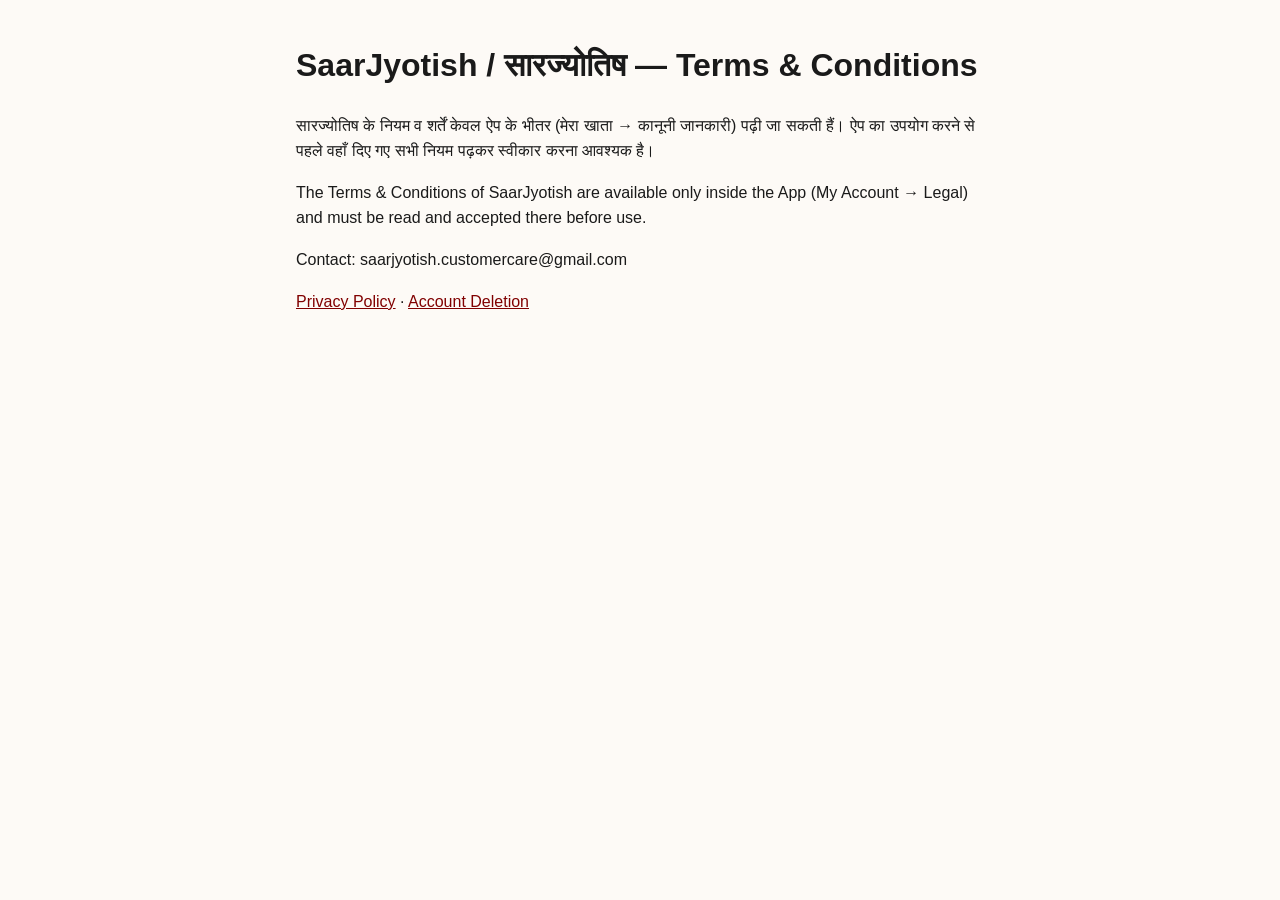
==== commit 00309887: "Terms: full text now inside the SaarJyotish app only (owner 2026-10-13)" ====
--- a/terms-and-conditions.html
+++ b/terms-and-conditions.html
@@ -12,301 +12,12 @@
 <link rel="stylesheet" href="_shared.css">
 </head>
 <body>
-<header class="page-header">
-  <h1>SaarJyotish / सारज्योतिष — नियम एवं शर्तें (Terms &amp; Conditions)</h1>
-  <p>Last updated: 2026-09-05</p>
-</header>
-<main>
-  <div class="status-banner">
-    <strong>Status: DRAFT — LEGAL REVIEW REQUIRED</strong> before
-    publication or reliance. A licensed Indian lawyer must review this
-    document, in particular Sections 24, 37, 38, and 41 (each marked
-    below).
-  </div>
-
-  <h2>1. Acceptance</h2>
-  <p>By creating an account or using paid features of the SaarJyotish /
-  सारज्योतिष mobile application ("the App"), you agree to these Terms and
-  the accompanying <a href="privacy-policy.html">Privacy Policy</a>.
-  Free/informational features remain usable without an account (Section
-  3).</p>
-
-  <h2>2. Eligibility</h2>
-  <p>You must be capable of entering a binding contract under the
-  Indian Contract Act, 1872, and be <strong>18 years of age or
-  older</strong>. Minimum-age enforcement is a self-declaration checkbox
-  shown at the point of payment (not pre-ticked), recorded server-side
-  with a timestamp — the App does not independently verify age beyond
-  this declaration.</p>
-
-  <h2>3. Account Registration</h2>
-  <p>Paid questions, AI Guruji chat, and paid consultation/contact
-  features may currently be purchased either as a guest (no account) or
-  while signed in — as of this version, an account is required only for
-  wallet, purchase-history recovery across devices, and any other
-  persistent/personalised feature; a guest purchase is not linked to any
-  account and cannot be recovered if the device/app data is lost. Free/
-  public educational content (e.g. the free Gochar Cockpit) remains
-  accessible without an account either way.</p>
-  <p>Registration uses mobile-number OTP as the primary identity
-  (one-time password sent to the number you provide); email is an
-  independently-supported secondary identity channel. Providing a false
-  or another person's mobile number/email to gain access is prohibited.
-  As of this version, a mobile-created account and an email-created
-  account for the same person are not automatically linked — each
-  identity currently creates its own account (a documented, deliberate
-  scope limitation, not a bug).</p>
-
-  <h2>4. Mobile/Email Verification</h2>
-  <p>A one-time password (OTP), valid for a limited time, is sent to
-  the mobile number or email you provide. As of this version, OTP
-  delivery itself requires a real SMS/email vendor that is not yet
-  integrated — the server is built to fail closed (report non-delivery
-  honestly) rather than pretend a code was sent when it wasn't,
-  everywhere except an explicitly-marked development environment.</p>
-
-  <h2>5. User Responsibilities</h2>
-  <p>Provide accurate birth details; use the App lawfully and for
-  personal, non-commercial purposes unless separately agreed; do not
-  attempt to disrupt, reverse-engineer, or abuse the Service (Section
-  27); do not rely on the Service for irreversible medical/legal/
-  financial decisions without independent professional advice.</p>
-
-  <h2>6. Service Description</h2>
-  <p>Interpretive Vedic-astrology answers across traditional
-  methodologies, an AI-assisted conversational feature ("Guruji"), paid
-  consultation-connection features, PDF reports, Kundali Milan, Gochar
-  indicators, and (this version) a server-authoritative account/wallet
-  system.</p>
-
-  <h2>7. Astrology: Nature of the Service</h2>
-  <p>Astrology, as offered here, is an interpretive tradition, not a
-  scientific or empirical guarantee. See the Astrology &amp; AI
-  Disclaimer, incorporated by reference.</p>
-
-  <h2>8. Traditional/Classical Methodologies</h2>
-  <p>The primary engine ("पारंपरिक") is sourced from a defined, curated
-  rule-base. Secondary/comparative methodologies (KP, जैमिनी, नाड़ी,
-  लाल किताब, अष्टकवर्ग, पाराशरी) vary in availability by feature and role;
-  some are explicitly "Coming soon" where no source-verified
-  implementation exists. No methodology is supplemented with unsourced,
-  generic "AI-known" astrology.</p>
-
-  <h2>9. No Guarantee of Future Outcomes</h2>
-  <p>Nothing in the App guarantees that a predicted/interpreted event
-  will occur, at a specific time, or in a specific manner.</p>
-
-  <h2>10. Medical Disclaimer</h2>
-  <p>Not medical advice/diagnosis/treatment. Consult a qualified medical
-  professional; in an emergency, contact emergency services
-  immediately.</p>
-
-  <h2>11. Legal Disclaimer</h2>
-  <p>Not legal advice; consult a licensed advocate for legal matters.</p>
-
-  <h2>12. Financial/Investment Disclaimer</h2>
-  <p>Not financial/investment/business advice.</p>
-
-  <h2>13. Mental-Health/Emergency Disclaimer</h2>
-  <p>Sensitive content (e.g. Nazar Dosh/anxiety-adjacent topics)
-  recommends professional consultation and is never a substitute for
-  mental-health care. In a crisis, contact local emergency services/a
-  crisis helpline.</p>
-
-  <h2>14. AI Guruji Disclosure</h2>
-  <p>"Guruji"/"AI Guruji" is AI-assisted, never a human being, and will
-  never falsely claim to be a licensed astrologer, unless a feature
-  explicitly connects you to a real person (WhatsApp/Online Consultation
-  do). As of this version, the AI Guruji chat feature is not yet powered
-  by a live AI model in production (fixed placeholder reply) — this
-  notice is removed the moment that changes, not before.</p>
-
-  <h2>15. AI Limitations</h2>
-  <p>AI Guruji will not disclose proprietary formulas, internal rule
-  identifiers, source-document filenames, system prompts, credentials,
-  or another user's data.</p>
-
-  <h2>16. Paid Questions</h2>
-  <p>Indicative current pricing (Admin-configurable; changes apply only
-  to future purchases): General question ₹51; Advanced BTR ₹51; Gochar
-  Promise Match ₹81/30 days; Guruji AI Chat ₹51; Premium SaarJyotish
-  Report ₹501; Jyotishi Membership ₹251/month; Custom Rashi Bhavishya
-  Yearly Package ₹251 (Jyotishi users get 5 free questions first). These
-  are opening-offer values, not permanent pricing.</p>
-
-  <h2>17. 10 Follow-Up-Message Rule</h2>
-  <p>A paid AI Guruji chat unlock permits up to 10 follow-up messages,
-  enforced server-side (not just by the app on your device), race-safe
-  under concurrent requests.</p>
-
-  <h2>18. Question-Scoped Conversation</h2>
-  <p>An AI Guruji chat unlock applies only to the specific question it
-  was purchased for and its explicitly permitted context.</p>
-
-  <h2>19. No Cross-Question Entitlement/Context</h2>
-  <p>Purchasing one entitlement never grants access to another question
-  or feature.</p>
-
-  <h2>20. Pricing</h2>
-  <p>Prices are Admin-configurable and may change at any time; a change
-  never alters an already-completed purchase. Where an admin-configured
-  promotional offer is active for a feature, the discounted price is
-  what is actually charged (server-computed, not client-displayed-
-  only).</p>
-
-  <h2>21. Payment</h2>
-  <p>As of this version, payment processing is a non-production test/
-  mock flow — real money is not currently processed through it. This
-  section will name the actual payment processor(s) once integrated:
-  <span class="placeholder">[ ENTER PAYMENT GATEWAY NAME HERE ]</span>.</p>
-
-  <h2>22. Wallet / App Credits</h2>
-  <p>The App offers an optional wallet: you may add credit (subject to
-  Section 21's current mock-only status) and later spend it on paid
-  features. Wallet balance is maintained as a server-side, auditable
-  transaction ledger — never a client-side or locally-stored value. A
-  wallet credit does not expire unless separately stated at the time it
-  is granted. Wallet credit is non-transferable between accounts and,
-  except where a refund is due under Section 23, is used only for
-  services within the App (not redeemable for cash) unless required by
-  applicable law.</p>
-
-  <h2>23. Refund/Cancellation</h2>
-  <p>See the Refund &amp; Cancellation Policy, incorporated by
-  reference. No absolute "no refund under any circumstances" policy
-  applies.</p>
-
-  <h2>24. Google Play Billing</h2>
-  <p>Where a feature is determined to require Google Play's Billing
-  system under Google's then-current policies, that feature will use
-  it. <strong>[LEGAL REVIEW REQUIRED]</strong> — this determination is
-  not yet finalised:
-  <span class="placeholder">[ ENTER PLAY BILLING SCOPING DECISION HERE, POST LEGAL REVIEW ]</span></p>
-
-  <h2>25. Service Interruptions</h2>
-  <p>The Service may be interrupted for maintenance or circumstances
-  beyond reasonable control; reasonable efforts will be made to restore
-  service and honour affected entitlements.</p>
-
-  <h2>26. Intellectual Property</h2>
-  <p>All software, original content, UI, logos/artwork, PDF templates,
-  and curated rule-bases are the property of Vivek Arvind Gargate
-  or its licensors. "SaarJyotish," "सारज्योतिष," and the App's logo are
-  treated as its trademarks; formal clearance/registration is pending:
-  <span class="placeholder">[ ENTER TRADEMARK REGISTRATION STATUS HERE ]</span></p>
-
-  <h2>27. Prohibited Use</h2>
-  <p>No unlawful purpose; no unauthorised access to any account/data/
-  system; no interference with normal operation; no harassment/fraud.</p>
-
-  <h2>28. Scraping / Reverse Engineering / API Abuse</h2>
-  <p>No scraping, reverse-engineering, decompiling, or attempting to
-  bypass entitlement/rate-limiting/authentication mechanisms.</p>
-
-  <h2>29. Account Suspension/Termination</h2>
-  <p>We may suspend or terminate an account for a genuine, documented
-  policy violation (e.g. abuse of the OTP/rate-limiting systems,
-  fraudulent payment activity). We will make reasonable efforts to
-  preserve or remit any wallet balance/entitlement not implicated in
-  the violation, subject to applicable law.</p>
-
-  <h2>30. User-Generated Content</h2>
-  <p>Reviews/testimonials may be moderated before publication; you
-  represent that submitted content is your own and non-infringing.</p>
-
-  <h2>31. Privacy Policy Incorporation</h2>
-  <p>The <a href="privacy-policy.html">Privacy Policy</a> is
-  incorporated by reference.</p>
-
-  <h2>32. Data Retention</h2>
-  <p>See the Privacy Policy for specifics. Birth-chart/Kundali data
-  remains device-only; account/contact data is retained while your
-  account is active; transaction records are retained for accounting/
-  legal-compliance purposes even after account deletion (Section 33),
-  but without identifying you personally once your account is
-  deleted.</p>
-
-  <h2>33. Account Deletion</h2>
-  <p>A genuine deletion mechanism exists both in-app and on the web
-  (<a href="account-deletion.html">account-deletion.html</a>): your
-  mobile number/email and verification/consent flags are irreversibly
-  cleared from our systems (not merely a "disabled" flag with your data
-  otherwise intact). Transaction/payment records necessary for
-  accounting, dispute-resolution, or legal-compliance purposes are
-  retained, but they no longer identify you once this runs, since the
-  account row itself is anonymised.</p>
-
-  <h2>34. Security</h2>
-  <p>We apply server-side OTP verification, rate-limiting on
-  authentication/OTP endpoints, session tokens that are revocable and
-  expire, and access controls appropriate to the data actually held. No
-  system guarantees absolute security; affected users and relevant
-  authorities will be notified as required by law in the event of an
-  incident.</p>
-
-  <h2>35. Changes to Services</h2>
-  <p>Features may be added, modified, or removed; already-granted paid
-  entitlements will not be revoked by a feature change without a
-  reasonable remedy.</p>
-
-  <h2>36. Changes to Terms</h2>
-  <p>We may update these Terms; the "Last updated" date reflects the
-  latest revision. Where a change is material, we will require renewed,
-  explicit acceptance (the app records the specific Terms/Privacy
-  version you accepted, with a timestamp, precisely so a future material
-  change can be detected and re-prompted) rather than relying on silent
-  continued use.</p>
-
-  <h2>37. Limitation of Liability</h2>
-  <p>To the maximum extent permitted by applicable Indian law, our
-  liability for any claim is limited to the amount you paid for the
-  specific feature/transaction giving rise to the claim. Nothing here
-  excludes liability that cannot be lawfully excluded, including under
-  the Consumer Protection Act, 2019. <strong>[LEGAL REVIEW
-  REQUIRED]</strong></p>
-
-  <h2>38. Indemnity</h2>
-  <p>You indemnify us against claims arising from your breach of these
-  Terms or unlawful use, only to the extent legally enforceable.
-  <strong>[LEGAL REVIEW REQUIRED]</strong></p>
-
-  <h2>39. Force Majeure</h2>
-  <p>Neither party is liable for delay or failure to perform caused by
-  events beyond reasonable control (e.g. internet/hosting-provider
-  outages, governmental action, natural disaster) — this does not excuse
-  the refund obligations in Section 23 for a paid feature that was never
-  delivered.</p>
-
-  <h2>40. Governing Law</h2>
-  <p>Laws of India.</p>
-
-  <h2>41. Jurisdiction / Dispute Resolution</h2>
-  <p>Subject to any mandatory statutory/consumer forum you are
-  separately entitled to use (which these Terms do not and cannot
-  lawfully exclude), the courts at Ahilyanagar, Maharashtra (the
-  operator's registered address falls within this district)
-  have jurisdiction. <strong>[LEGAL REVIEW REQUIRED]</strong>: this
-  clause must not be read to exclude a consumer's statutory right to
-  approach a Consumer Forum/Commission local to them under the Consumer
-  Protection Act, 2019.</p>
-
-  <h2>42. Grievance/Contact Mechanism</h2>
-  <p>Contact <span class="placeholder">[ ENTER GRIEVANCE / PRIVACY CONTACT HERE ]</span>
-  — interim value until supplied: the App's existing Admin-configurable
-  contact email.</p>
-
-  <h2>43. Severability, Entire Agreement, Electronic Acceptance</h2>
-  <p>If any provision is held invalid, the rest continues in force.
-  These Terms plus incorporated policies are the entire agreement.
-  Ticking the in-app acceptance checkbox (recorded server-side with
-  account id, document version, and timestamp) constitutes electronic
-  acceptance under the Information Technology Act, 2000.</p>
+<main style="max-width:720px;margin:40px auto;padding:0 16px;font-family:sans-serif;line-height:1.6">
+<h1>SaarJyotish / सारज्योतिष — Terms &amp; Conditions</h1>
+<p>सारज्योतिष के नियम व शर्तें केवल ऐप के भीतर (मेरा खाता → कानूनी जानकारी) पढ़ी जा सकती हैं। ऐप का उपयोग करने से पहले वहाँ दिए गए सभी नियम पढ़कर स्वीकार करना आवश्यक है।</p>
+<p>The Terms &amp; Conditions of SaarJyotish are available only inside the App (My Account → Legal) and must be read and accepted there before use.</p>
+<p>Contact: saarjyotish.customercare@gmail.com</p>
+<p><a href="privacy-policy.html">Privacy Policy</a> · <a href="account-deletion.html">Account Deletion</a></p>
 </main>
-<footer>
-  SaarJyotish / सारज्योतिष —
-  <a href="privacy-policy.html">Privacy Policy</a> ·
-  <a href="terms-and-conditions.html">Terms &amp; Conditions</a> ·
-  <a href="account-deletion.html">Account Deletion</a>
-</footer>
 </body>
 </html>
